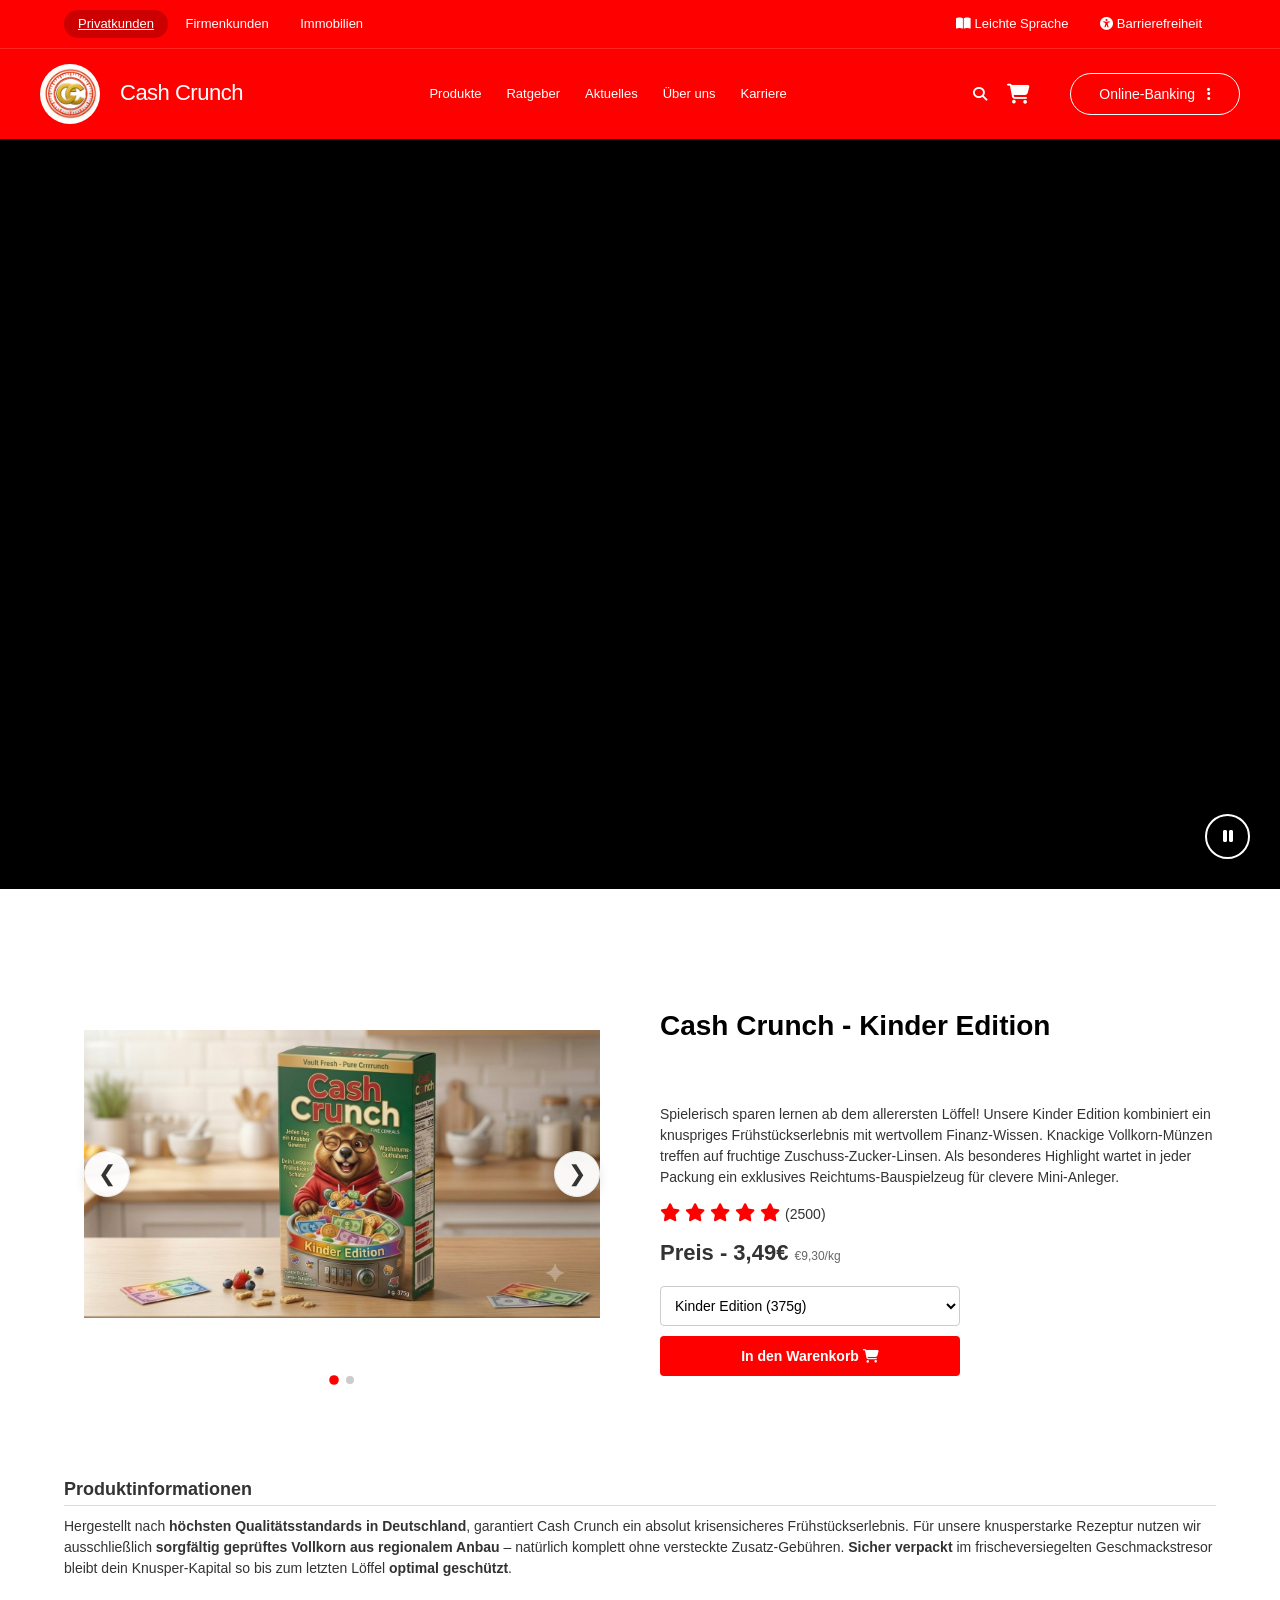
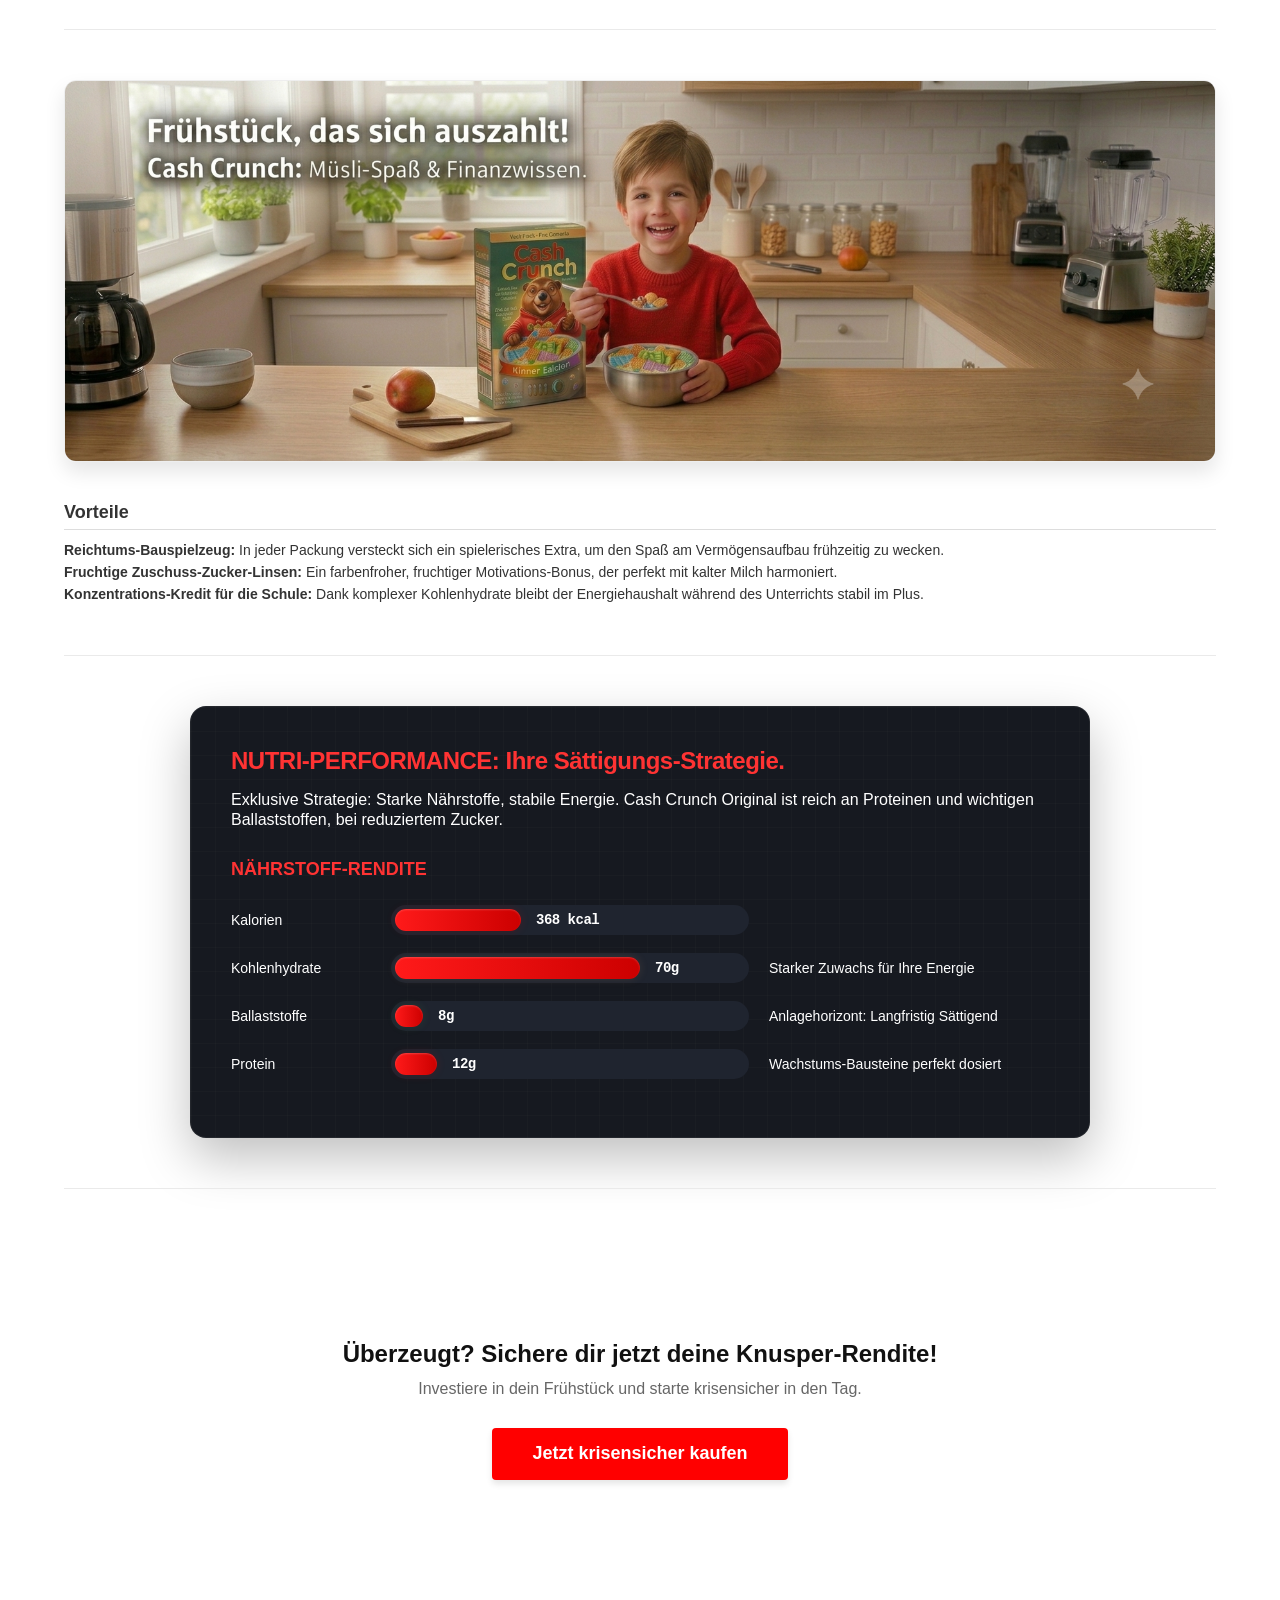
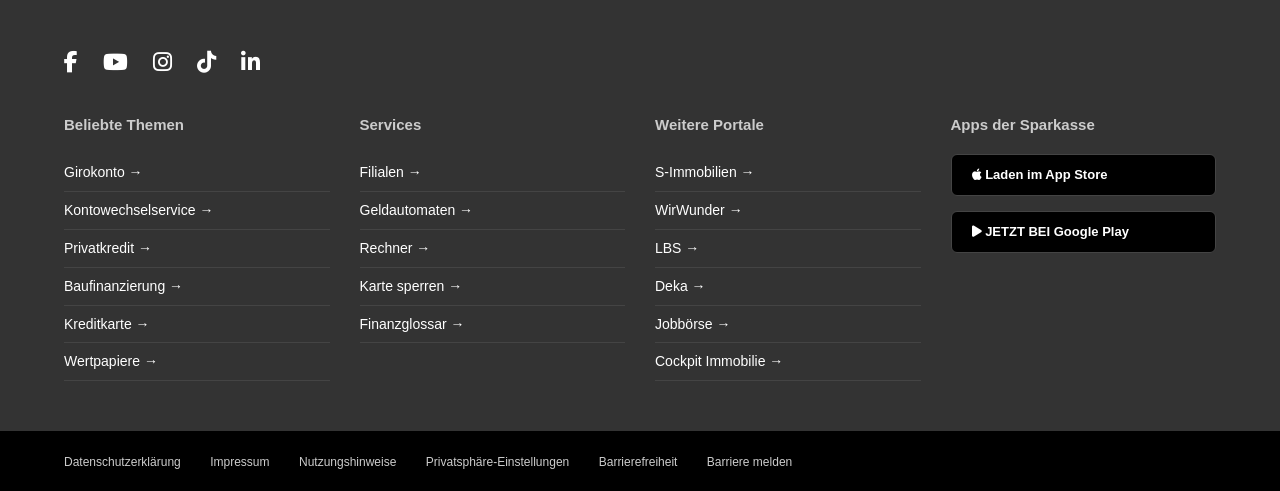
==== produkt-kinder.html @ d0edd4a8 "Erster Commit" ====
<!DOCTYPE html>
<html lang="de">
<head>
    <meta charset="UTF-8">
    <meta name="viewport" content="width=device-width, initial-scale=1.0">
    <title>Cash Crunch - Kinder Edition</title>
    <link class="placeholder" rel="stylesheet" href="style.css?v=1.2">
    <link class="placeholder" rel="stylesheet" href="https://cdnjs.cloudflare.com/ajax/libs/font-awesome/6.4.0/css/all.min.css">
</head>
<body>

    <header class="main-header">
        <div class="header-top">
            <div class="top-left">
                <a href="#" class="active-pill">Privatkunden</a>
                <a href="#">Firmenkunden</a>
                <a href="#">Immobilien</a>
            </div>
            <div class="top-right">
                <a href="#"><i class="fa-solid fa-book-open"></i> Leichte Sprache</a>
                <a href="#"><i class="fa-solid fa-universal-access"></i> Barrierefreiheit</a>
            </div>
        </div>
        
        <div class="header-bottom">
            <a href="index.html" class="logo-wrapper">
                <img src="Bilder/logo.png" alt="Cash Crunch Logo" class="logo-img">
                <span class="brand-name">Cash Crunch</span>
            </a>
        
            <nav class="main-nav">
                <a href="#">Produkte</a>
                <a href="#">Ratgeber</a>
                <a href="#">Aktuelles</a>
                <a href="#">Über uns</a>
                <a href="#">Karriere</a>
            </nav>
            
            <div class="header-actions">
                <button class="search-btn"><i class="fa-solid fa-magnifying-glass"></i></button>
                
                <a href="#" class="cart-btn-header" aria-label="Warenkorb">
                    <i class="fa-solid fa-cart-shopping"></i>
                    <span class="cart-badge" id="cart-badge" style="display: none;">0</span>
                </a>
            
                <button class="banking-btn-rounded">
                    <span>Online-Banking</span> <i class="fa-solid fa-ellipsis-vertical"></i>
                </button>

                <button class="burger-menu-btn" id="burgerMenuBtn" aria-label="Menü öffnen">
                    <span></span>
                    <span></span>
                    <span></span>
                </button>
            </div>
        </div>

        <div class="mobile-menu-overlay" id="mobileMenuOverlay">
            <nav class="mobile-nav-links">
                <a href="#">Produkte</a>
                <a href="#">Ratgeber</a>
                <a href="#">Aktuelles</a>
                <a href="#">Über uns</a>
                <a href="#">Karriere</a>
                
                <button class="banking-btn-mobile">Online-Banking</button>
            </nav>
        </div>
    </header>

    <section class="video-hero-teaser">
        <video autoplay muted loop playsinline id="hero-video">
            <source src="Bilder/Klassisch.mp4" type="video/mp4">
            Ihr Browser unterstützt das Video-Tag nicht.
        </video>
        
        <button class="video-control-btn" id="video-toggle-btn" aria-label="Video pausieren">
            <i class="fa-solid fa-pause"></i>
        </button>
    </section>

    <main class="content-container">
      
        <section class="product-main-info" style="margin-top: 20px;" id="product-selector">
            
            <h1 class="product-main-title">Cash Crunch - Kinder Edition</h1>

            <div class="detail-image-box">
                <button class="carousel-btn prev-btn" aria-label="Vorheriges Bild">&#10094;</button>
                <button class="carousel-btn next-btn" aria-label="Nächstes Bild">&#10095;</button>
                
                <div class="carousel-slides">
                    <img src="Bilder/Verpackung-Kinder.png" class="carousel-slide active" alt="Cash Crunch Produktansicht 1">
                    <img src="Bilder/Gebrauch-Kinder.png" class="carousel-slide" alt="Cash Crunch Nährwerte Ansicht 2">
                </div>
                
                <div class="carousel-dots">
                    <span class="dot active"></span>
                    <span class="dot"></span>
                </div>
            </div>

            <div class="purchase-box">
                <p class="product-description">
                    Spielerisch sparen lernen ab dem allerersten Löffel! Unsere Kinder Edition kombiniert ein knuspriges Frühstückserlebnis mit wertvollem Finanz-Wissen. Knackige Vollkorn-Münzen treffen auf fruchtige Zuschuss-Zucker-Linsen. Als besonderes Highlight wartet in jeder Packung ein exklusives Reichtums-Bauspielzeug für clevere Mini-Anleger.
                </p>
                
                <div class="stars">
                    <i class="fa-solid fa-star"></i>
                    <i class="fa-solid fa-star"></i>
                    <i class="fa-solid fa-star"></i>
                    <i class="fa-solid fa-star"></i>
                    <i class="fa-solid fa-star"></i>
                    <span style="color:#333; font-size:14px;">(2500)</span>
                </div>

                <div class="price">
                    Preis - 3,49€ <span class="price-sub">€9,30/kg</span>
                </div>

                <div class="buy-actions">
                    <select class="dropdown-select" onchange="window.location.href=this.value;">
                        <option value="produkt-klassisch.html">Klassisch (375g)</option>
                        <option value="produkt-sport.html">Fitness Edition (375g)</option>
                        <option value="produkt-kinder.html" selected>Kinder Edition (375g)</option>
                    </select>
                    <button class="btn-red" id="cart-btn">In den Warenkorb <i class="fa-solid fa-cart-shopping"></i></button>
                </div>
            </div>
        </section>

        <section class="info-text-section">
            <h3>Produktinformationen</h3>
            <p>
                Hergestellt nach <strong>höchsten Qualitätsstandards in Deutschland</strong>, garantiert Cash Crunch ein absolut krisensicheres Frühstückserlebnis. Für unsere knusperstarke Rezeptur nutzen wir ausschließlich <strong>sorgfältig geprüftes Vollkorn aus regionalem Anbau</strong> – natürlich komplett ohne versteckte Zusatz-Gebühren. <strong>Sicher verpackt</strong> im frischeversiegelten Geschmackstresor bleibt dein Knusper-Kapital so bis zum letzten Löffel <strong>optimal geschützt</strong>.
            </p>

            <hr class="section-divider-full">

            <img src="Bilder/Werbung-Kinder.png" alt="Kinder Edition Werbung" class="product-middle-image">

            <h3>Vorteile</h3>
            <p><strong>Reichtums-Bauspielzeug:</strong> In jeder Packung versteckt sich ein spielerisches Extra, um den Spaß am Vermögensaufbau frühzeitig zu wecken.</p>
            <p><strong>Fruchtige Zuschuss-Zucker-Linsen:</strong> Ein farbenfroher, fruchtiger Motivations-Bonus, der perfekt mit kalter Milch harmoniert.</p>
            <p><strong>Konzentrations-Kredit für die Schule:</strong> Dank komplexer Kohlenhydrate bleibt der Energiehaushalt während des Unterrichts stabil im Plus.</p>
        </section>

        <hr class="section-divider-full">

        <div class="nutri-performance-container">
            <h2>NUTRI-PERFORMANCE: Ihre Sättigungs-Strategie.</h2>
            <p class="intro-text">
                Exklusive Strategie: Starke Nährstoffe, stabile Energie. Cash Crunch Original ist reich an Proteinen und wichtigen Ballaststoffen, bei reduziertem Zucker.
            </p>
        
            <h3>NÄHRSTOFF-RENDITE</h3>
        
            <div class="chart-row">
                <span class="label">Kalorien</span>
                <div class="bar-wrapper">
                    <div class="bar" style="width: 36%; background-color: #d32f2f;"></div>
                    <span class="percent">368 kcal</span>
                </div>
                <span class="horizon"></span>
            </div>
        
            <div class="chart-row">
                <span class="label">Kohlenhydrate</span>
                <div class="bar-wrapper">
                    <div class="bar" style="width: 70%; background-color: #d32f2f;"></div>
                    <span class="percent">70g</span>
                </div>
                <span class="horizon">Starker Zuwachs für Ihre Energie</span>
            </div>
        
            <div class="chart-row">
                <span class="label">Ballaststoffe</span>
                <div class="bar-wrapper">
                    <div class="bar" style="width: 8%; background-color: #c09d57;"></div>
                    <span class="percent">8g</span>
                </div>
                <span class="horizon">Anlagehorizont: Langfristig Sättigend</span>
            </div>
        
            <div class="chart-row">
                <span class="label">Protein</span>
                <div class="bar-wrapper">
                    <div class="bar" style="width: 12%; background-color: #d32f2f;"></div>
                    <span class="percent">12g</span>
                </div>
                <span class="horizon">Wachstums-Bausteine perfekt dosiert</span>
            </div>
        </div>

        <hr class="section-divider-full">

    </main>

    <div class="final-cta-section">
        <h2>Überzeugt? Sichere dir jetzt deine Knusper-Rendite!</h2>
        <p>Investiere in dein Frühstück und starte krisensicher in den Tag.</p>
        <a href="#product-selector" class="cta-buy-button">Jetzt krisensicher kaufen</a>
    </div>

    <footer class="main-footer">
        <div class="footer-content">
            <div class="social-icons">
                <a href="#"><i class="fa-brands fa-facebook-f"></i></a>
                <a href="#"><i class="fa-brands fa-youtube"></i></a>
                <a href="#"><i class="fa-brands fa-instagram"></i></a>
                <a href="#"><i class="fa-brands fa-tiktok"></i></a>
                <a href="#"><i class="fa-brands fa-linkedin-in"></i></a>
            </div>

            <div class="footer-links-grid">
                <div class="footer-col">
                    <h4>Beliebte Themen</h4>
                    <ul>
                        <li><a href="#">Girokonto &rarr;</a></li>
                        <li><a href="#">Kontowechselservice &rarr;</a></li>
                        <li><a href="#">Privatkredit &rarr;</a></li>
                        <li><a href="#">Baufinanzierung &rarr;</a></li>
                        <li><a href="#">Kreditkarte &rarr;</a></li>
                        <li><a href="#">Wertpapiere &rarr;</a></li>
                    </ul>
                </div>

                <div class="footer-col">
                    <h4>Services</h4>
                    <ul>
                        <li><a href="#">Filialen &rarr;</a></li>
                        <li><a href="#">Geldautomaten &rarr;</a></li>
                        <li><a href="#">Rechner &rarr;</a></li>
                        <li><a href="#">Karte sperren &rarr;</a></li>
                        <li><a href="#">Finanzglossar &rarr;</a></li>
                    </ul>
                </div>

                <div class="footer-col">
                    <h4>Weitere Portale</h4>
                    <ul>
                        <li><a href="#">S-Immobilien &rarr;</a></li>
                        <li><a href="#">WirWunder &rarr;</a></li>
                        <li><a href="#">LBS &rarr;</a></li>
                        <li><a href="#">Deka &rarr;</a></li>
                        <li><a href="#">Jobbörse &rarr;</a></li>
                        <li><a href="#">Cockpit Immobilie &rarr;</a></li>
                    </ul>
                </div>

                <div class="footer-col">
                    <h4>Apps der Sparkasse</h4>
                    <div class="app-buttons">
                        <a href="#" class="app-btn">
                            <i class="fa-brands fa-apple"></i>
                            <span>Laden im App Store</span>
                        </a>
                        <a href="#" class="app-btn">
                            <i class="fa-solid fa-play"></i>
                            <span>JETZT BEI Google Play</span>
                        </a>
                    </div>
                </div>
            </div>
        </div>

        <div class="footer-bottom">
            <div class="footer-bottom-links">
                <a href="#">Datenschutzerklärung</a>
                <a href="#">Impressum</a>
                <a href="#">Nutzungshinweise</a>
                <a href="#">Privatsphäre-Einstellungen</a>
                <a href="#">Barrierefreiheit</a>
                <a href="#">Barriere melden</a>
            </div>
        </div>
    </footer>

    <script src="script.js"></script>
</body>
</html>
---- style.css ----
/* ==========================================================================
   1. GLOBALE RESETS & SCHRIFTARTEN (Cash Crunch Look)
   ========================================================================== */

   html {
    scroll-behavior: smooth; /* Aktiviert das flüssige, animierte Scrollen */
    width: 100%;
    max-width: 100%;
    overflow-x: hidden; /* Verhindert globalen horizontalen Overflow */
}

* {
    margin: 0;
    padding: 0;
    box-sizing: border-box;
    font-family: "Helvetica Neue", Helvetica, Arial, sans-serif;
    -webkit-font-smoothing: antialiased;
}

body {
    background-color: #ffffff;
    color: #333333;
    line-height: 1.2; 
    width: 100%;
    max-width: 100%;
    overflow-x: hidden;
}

h1, h2, h3, h4, h5, h6 {
    line-height: 1.2;
}

/* ==========================================================================
   2. HEADER & NAVIGATION (Absolut unkaputtbar)
   ========================================================================== */
.main-header {
    background-color: #ff0000; 
    color: #ffffff;
    width: 100%;
    display: block;
    position: relative; /* Basis für absolute Positionierungen */
}

/* Oberer Header-Streifen */
.header-top {
    display: flex;
    justify-content: space-between;
    align-items: center;
    padding: 10px 5%;
    border-bottom: 1px solid rgba(255, 255, 255, 0.15);
    font-size: 13px;
}

.header-top a {
    color: #ffffff;
    text-decoration: none;
    padding: 6px 14px;
    display: inline-block;
    font-weight: 410;
}

.header-top a.active-pill {
    background-color: #cc0000; 
    border-radius: 20px; 
    font-weight: 500;
    text-decoration: underline;
}

/* Unterer Header-Bereich */
.header-bottom {
    display: flex !important;
    flex-direction: row !important;
    flex-wrap: nowrap !important;      
    align-items: center !important;
    justify-content: space-between !important;
    padding: 15px 40px; 
    background-color: #ff0000; 
    max-width: 1400px;  
    margin: 0 auto;     
    width: 100%;
}

/* Klickbarer Logo-Text-Verbund */
.logo-wrapper {
    display: flex;
    align-items: center;
    text-decoration: none;
    color: #ffffff;
    gap: 0px; 
    flex-shrink: 0;                     
    transition: transform 0.2s ease;
}

.logo-wrapper:hover {
    transform: scale(1.02);
}

.logo-img {
    height: 60px;
    width: 60px;          
    object-fit: contain;  
    display: block;
    border-radius: 50%;   
    background-color: #ffffff; 
    box-sizing: border-box;
    padding: 2px;         
}

/* Der Markenname */
.brand-name {
    color: #ffffff;
    font-size: 22px;
    font-weight: 500;
    letter-spacing: -0.5px;
    white-space: nowrap;  
    margin-left: 20px !important; 
    padding-left: 0 !important;              
}

/* Hauptnavigation horizontal */
.main-nav {
    display: flex;
    align-items: center; 
    gap: 25px;
    flex-wrap: nowrap;                  
}

.main-nav a {
    color: #ffffff;
    text-decoration: none;
    font-size: 13px;    
    font-weight: 410;
    white-space: nowrap;                
    transition: opacity 0.2s;
}

.main-nav a:hover {
    opacity: 0.8;
}

/* Rechte Aktions-Box */
.header-actions {
    display: flex;
    align-items: center; 
    gap: 20px; 
    flex-shrink: 0;                     
}

.search-btn {
    background: none;
    border: none;
    color: #ffffff;
    font-size: 14px; 
    cursor: pointer;
    display: flex;
    align-items: center;
}

/* Der Online-Banking Button */
.banking-btn-rounded {
    background: transparent; 
    border: 1px solid #ffffff;
    color: #ffffff;
    padding: 12px 28px;      
    border-radius: 50px;     
    cursor: pointer;
    font-size: 14px;         
    font-weight: 410;
    display: flex;
    align-items: center;
    justify-content: center;
    gap: 12px; 
    white-space: nowrap;     
    transition: background-color 0.2s, color 0.2s;
}

.banking-btn-rounded:hover {
    background-color: #ffffff;
    color: #ff0000;
}

/* Burger-Button (Standardmäßig auf Desktop versteckt) */
.burger-menu-btn {
    display: none;
}

/* Mobiles Overlay standardmäßig im Desktop ausblenden */
.mobile-menu-overlay {
    display: none;
}

/* ==========================================================================
   3. HERO TEASER & BANNER
   ========================================================================== */
.hero-section {
    background-color: #e6e6e6;
    height: 750px;
    display: flex;
    align-items: center;
    padding-left: 5%;
}

.hero-card {
    background-color: #ffffff;
    padding: 30px;
    width: 100%;
    max-width: 420px;
    box-shadow: 0 4px 10px rgba(0,0,0,0.1);
    border-radius: 4px;
}

.hero-card h1 {
    font-size: 24px;
    color: #000;
    margin-bottom: 10px;
}

.hero-card p {
    font-size: 14px;
    color: #555;
    margin-bottom: 25px;
}

.btn-red {
    background-color: #ff0000;
    color: white;
    border: none;
    padding: 12px 20px;
    font-size: 14px;
    font-weight: bold;
    border-radius: 4px;
    cursor: pointer;
    display: inline-block;
    transition: background 0.2s;
}

.btn-red:hover {
    background-color: #cc0000;
}

.video-hero-teaser {
    width: 100%;
    height: 750px; 
    background-color: #000000;
    position: relative;
    display: flex;
    align-items: center;
    justify-content: center;
    overflow: hidden;
    flex-shrink: 0; 
}

.video-hero-teaser video {
    position: absolute;
    top: 0;
    left: 0;
    width: 100%;
    height: 100%;
    object-fit: cover; 
}

/* ==========================================================================
   4. INHALTSBEREICH & PRODUKT-GRID
   ========================================================================== */
.content-container {
    padding: 40px 5%;
    width: 100%;
    max-width: 1400px;
    margin: 0 auto;
}

.content-container h2 {
    font-size: 22px;
    margin-bottom: 30px;
    color: #000;
}

.products-grid {
    display: grid;
    grid-template-columns: repeat(3, 1fr);
    gap: 30px;
    margin-bottom: 50px;
}

a.product-link {
    text-decoration: none;
    color: inherit;
}

a.product-link:hover .product-card {
    transform: translateY(-8px);
    box-shadow: 0 20px 40px rgba(0, 0, 0, 0.08);
    border-color: #ff0000;
}

.product-card {
    background: #ffffff;
    border: 1px solid #eef2f5;
    border-radius: 12px;
    padding: 25px;
    box-shadow: 0 10px 30px rgba(0, 0, 0, 0.04);
    transition: all 0.3s cubic-bezier(0.16, 1, 0.3, 1);
}

.product-card h3 {
    font-size: 18px;
    margin: 15px 0 8px 0;
}

.product-card .description {
    font-size: 14px;
    color: #666;
    margin-bottom: 20px;
}

.product-card h4 {
    font-size: 14px;
    margin-bottom: 10px;
}

.product-card ul {
    list-style-type: none;
}

.product-card ul li {
    font-size: 13px;
    color: #333;
    margin-bottom: 8px;
    position: relative;
    padding-left: 18px;
}

.product-card ul li::before {
    content: "•";
    color: #ff0000; 
    position: absolute;
    left: 0;
    font-weight: bold;
}

/* ==========================================================================
   4. INHALTSBEREICH & PRODUKT-GRID (Größere Bilder ohne grauen Kasten)
   ========================================================================== */
   .product-image-placeholder {
    width: 100%;
    height: auto;                     /* Hebt die harte 280px Begrenzung auf */
    min-height: 320px;                /* Sorgt für eine einheitliche Mindesthöhe im Grid */
    background-color: transparent;    /* Killt den grauen Kasten-Hintergrund */
    border: none;                     /* Entfernt den grauen Rahmen um das Bild */
    border-radius: 0;
    display: flex;
    align-items: center;
    justify-content: center;
    padding: 5px;                     /* Weniger Abstand = Mehr Platz für das Bild */
    overflow: hidden;
}

.product-grid-img {
    width: 100%;                      /* Zwingt das Bild, den Platz voll auszunutzen */
    max-width: 100%;
    height: auto;                     /* Verhindert Verzerrungen */
    max-height: 340px;                /* Macht das Bild optisch deutlich größer als vorher */
    object-fit: contain; 
    filter: drop-shadow(3px 5px 8px rgba(0,0,0,0.15)); 
    transition: transform 0.2s ease;
}

a.product-link:hover .product-grid-img {
    transform: scale(1.04);
}

/* ==========================================================================
   5. NEWSLETTER HERO BANNER
   ========================================================================== */
.newsletter-hero {
    position: relative;
    width: 100%;
    max-width: 1200px;
    margin: 50px auto;
    border-radius: 12px;
    overflow: hidden;
    box-shadow: 0 8px 24px rgba(0,0,0,0.15);
}

.newsletter-hero-img {
    width: 100%;
    height: auto;
    display: block;
    object-fit: cover;
}

.newsletter-hero-content {
    position: absolute;
    top: 0;
    left: 0;
    width: 100%;
    height: 100%;
    background: linear-gradient(to right, rgba(0, 0, 0, 0.7) 0%, rgba(0, 0, 0, 0.3) 60%, rgba(0, 0, 0, 0.1) 100%);
    display: flex;
    flex-direction: column;
    justify-content: center;
    align-items: flex-start;
    padding: 60px;
    box-sizing: border-box;
    color: #ffffff;
}

.newsletter-hero-content h2 {
    font-size: 32px;
    font-weight: 700;
    margin: 0 0 10px 0;
    color: #ffffff;
}

.newsletter-hero-content p {
    font-size: 18px;
    margin: 0 0 25px 0;
    color: rgba(255, 255, 255, 0.9);
}

.btn-subscribe {
    display: inline-block;
    background-color: #e30613; 
    color: #ffffff;
    text-decoration: none;
    padding: 14px 28px;
    font-weight: 600;
    border-radius: 6px;
    transition: background 0.2s ease-in-out, transform 0.1s ease;
}

.btn-subscribe:hover {
    background-color: #b5050f;
    transform: translateY(-2px);
}

/* ==========================================================================
   6. DETAILSEITE STYLING & UNIFORMER ZEILENABSTAND
   ========================================================================== */
   .detail-container {
    padding: 40px 5%;
    display: flex;
    flex-direction: column;
    gap: 40px;
    width: 100%;
    max-width: 1400px;
    margin: 0 auto;
}

.back-link {
    color: #ff0000;
    text-decoration: none;
    font-weight: bold;
    display: inline-block;
    margin-bottom: 10px;
}

/* Das Grid ordnet Titel und Kauf-Box sauber in der rechten Spalte an */
.product-main-info {
    display: grid !important;
    grid-template-columns: 1fr 1fr !important;
    grid-template-areas: 
        "image title"
        "image purchase" !important;
    gap: 40px !important;
    align-items: start !important;
    margin-bottom: 80px !important; 
    width: 100% !important;
}

/* Die neue Überschrift wird der oberen rechten Spalte zugewiesen */
.product-main-title {
    grid-area: title;
    font-size: 28px;
    font-weight: bold;
    color: #000;
    margin-top: 60px;
    margin-bottom: -6   0px; /* Verringert den Abstand zur darunterliegenden Kauf-Box */
    line-height: 1.2;
}

/* Das Bild bleibt fest in der linken Spalte verankert */
.detail-image-box {
    grid-area: image;
    position: relative; 
    background: transparent !important; /* Entfernt die graue Box überall */
    height: 450px; 
    display: flex;
    justify-content: center;
    align-items: center;
    border-radius: 0;                   /* Kein abgerundeter Rahmen mehr nötig */
    border: none !important;            /* Entfernt die dünne graue Außenlinie */
    box-shadow: none !important;        /* Entfernt den Schatten der Box */
    padding: 20px;
    overflow: hidden;
}

/* Die Kaufbox mit Beschreibungen und Buttons zieht in die untere rechte Spalte */
.purchase-box {
    grid-area: purchase;
    display: flex;
    flex-direction: column;
}

.carousel-slides {
    width: 100%;
    height: 100%;
    display: flex;
    justify-content: center;
    align-items: center;
}

.detail-image-box img.carousel-slide {
    display: none; 
    max-width: 100%;
    max-height: 100%;
    width: auto;
    height: auto;
    object-fit: contain; 
    margin: 0 auto;
}

.detail-image-box img.carousel-slide.active {
    display: block; 
}

.carousel-btn {
    position: absolute;
    top: 50%;
    transform: translateY(-50%);
    background: rgba(255, 255, 255, 0.95);
    border: 1px solid #eaeaea;
    color: #333333;
    font-size: 22px;
    width: 46px;
    height: 46px;
    cursor: pointer;
    border-radius: 50%;
    display: flex;
    align-items: center;
    justify-content: center;
    z-index: 10; 
    transition: all 0.2s cubic-bezier(0.16, 1, 0.3, 1);
    box-shadow: 0 4px 12px rgba(0,0,0,0.1);
}

.carousel-btn:hover {
    background-color: #ff0000; 
    color: #ffffff;
    border-color: #ff0000;
    transform: translateY(-50%) scale(1.05);
}

.prev-btn { left: 20px; }
.next-btn { right: 20px; }

.carousel-dots {
    position: absolute;
    bottom: 15px;
    left: 50%;
    transform: translateX(-50%);
    display: flex;
    gap: 8px;
    z-index: 10;
}

.dot {
    width: 8px;
    height: 8px;
    background-color: #cccccc;
    border-radius: 50%;
    cursor: pointer;
    transition: all 0.2s ease;
}

.dot:hover {
    background-color: #999999;
}

.dot.active {
    background-color: #ff0000;
    transform: scale(1.2);
}

/* Kauf-Box Detail-Stylings */
.purchase-box .stars { color: #ff0000; font-size: 18px; margin-bottom: 15px; }
.purchase-box .price { font-size: 22px; font-weight: bold; margin-bottom: 20px; }
.purchase-box .price-sub { font-size: 12px; color: #666; font-weight: normal; }

.buy-actions {
    display: flex;
    flex-direction: column;
    gap: 10px;
    width: 100%;
    max-width: 300px;
}

.dropdown-select {
    padding: 10px;
    border: 1px solid #ccc;
    background-color: #fff;
    border-radius: 4px;
    font-size: 14px;
    width: 100%;
}

.info-text-section h3 { 
    font-size: 18px; 
    margin: 25px 0 10px 0; 
    border-bottom: 1px solid #ddd; 
    padding-bottom: 5px; 
}

.info-text-section p {
    font-size: 14px;
    line-height: 1.5 !important;     
    color: #333; 
    margin-bottom: 1px !important;   
}

.info-text-section p:last-child {
    margin-bottom: 0 !important;
}

.purchase-box p,
.info-text-section p { 
    font-size: 14px; 
    line-height: 1.5;      
    color: #333; 
    margin-bottom: 15px;
}

.product-middle-image {
    display: block;
    margin: 40px auto;
    width: 100%;          
    max-width: 1200px;    
    height: auto;
    border-radius: 12px;
    box-shadow: 0 10px 20px rgba(0,0,0,0.1);
    border: 1px solid #eee;
}

.graphic-section {
    width: 100%;
    margin-top: 30px;
}

.graphic-image-container {
    width: 100%;
    background-color: transparent; 
    padding: 0;                    
    text-align: center;
}

.graphic-image-container img {
    width: 100%;                   
    max-width: 1200px;             
    height: auto;
    display: block;
    margin: 0 auto;
    border-radius: 8px;            
}

/* ==========================================================================
   6b. NUTRI-PERFORMANCE
   ========================================================================== */
.nutri-performance-container {
    background-color: #161920; 
    background-image: 
        linear-gradient(rgba(255, 255, 255, 0.015) 1px, transparent 1px),
        linear-gradient(90deg, rgba(255, 255, 255, 0.015) 1px, transparent 1px);
    background-size: 24px 24px; 
    padding: 40px;
    border: 1px solid rgba(255, 255, 255, 0.06); 
    border-radius: 16px;
    max-width: 900px;
    margin: 40px auto;
    box-shadow: 0 20px 50px rgba(0, 0, 0, 0.25);
    width: 100%;
}

.nutri-performance-container h2 { 
    color: #ff3333; 
    font-size: 24px; 
    margin-bottom: 15px; 
    letter-spacing: -0.5px;
}

.nutri-performance-container h3 { 
    font-size: 18px; 
    margin-bottom: 25px; 
    color: #ff3333; 
}

.nutri-performance-container p { 
    color: #ffffff !important; 
    margin-bottom: 30px !important; 
}

.chart-row { 
    display: grid; 
    grid-template-columns: 140px 1fr 280px; 
    align-items: center; 
    margin-bottom: 18px; 
    gap: 20px; 
    color: #ffffff; 
    font-size: 14px;
    width: 100%;
}

.bar-wrapper { 
    display: flex; 
    align-items: center; 
    gap: 15px; 
    background-color: #1f242f; 
    border-radius: 30px;
    padding: 4px;
    width: 100%;
}

.bar { 
    height: 22px; 
    border-radius: 30px; 
    background: linear-gradient(90deg, #ff1a1a, #cc0000); 
    box-shadow: inset 0 1px 2px rgba(255, 255, 255, 0.2), 0 0 10px rgba(255, 0, 0, 0.15);
}

.chart-row:nth-child(5) .bar { 
    background: linear-gradient(90deg, #ff1a1a, #cc0000); 
    box-shadow: inset 0 1px 2px rgba(255, 255, 255, 0.2), 0 0 10px rgba(212, 163, 115, 0.15);
}

.chart-row:nth-child(6) .bar { 
    background: linear-gradient(90deg, #ff1a1a, #cc0000); 
    box-shadow: inset 0 1px 2px rgba(255, 255, 255, 0.2), 0 0 10px rgba(76, 175, 80, 0.15);
}

.percent { 
    font-family: "SF Mono", Monaco, Consolas, "Liberation Mono", monospace;
    font-weight: 600; 
    color: #ffffff; 
    font-size: 14px;
    letter-spacing: -0.5px;
}

.horizon { 
    font-size: 14px; 
    color: #ffffff; 
}

/* ==========================================================================
   7. FINAL CALL-TO-ACTION SECTION
   ========================================================================== */
.final-cta-section {
    text-align: center;
    padding: 60px 20px;
    background-color: #ffffff; 
    margin-top: 1px;
    width: 100%;
}

.final-cta-section h2 {
    font-size: 24px;
    color: #111111;
    margin-bottom: 10px;
    font-weight: 700;
}

.final-cta-section p {
    font-size: 16px;
    color: #666666;
    margin-bottom: 30px;
}

.cta-buy-button {
    display: inline-block;
    background-color: #ff0000 !important; 
    color: #ffffff !important;
    font-size: 18px;
    font-weight: bold;
    text-decoration: none !important;
    padding: 15px 40px;
    border-radius: 4px; 
    box-shadow: 0 4px 6px rgba(0, 0, 0, 0.1);
    transition: background-color 0.2s ease, transform 0.2s ease;
}

.cta-buy-button:hover {
    background-color: #cc0000 !important;
    transform: translateY(-2px); 
}

/* ==========================================================================
   8. PROFI-FOOTER
   ========================================================================== */
.main-footer {
    background-color: #333333; 
    color: #ffffff;
    padding: 50px 5% 0 5%;
    margin-top: 60px;
    width: 100%;
    overflow: hidden;
}

.footer-content {
    max-width: 1200px;
    margin: 0 auto;
    width: 100%;
}

.social-icons {
    display: flex;
    gap: 25px;
    margin-bottom: 40px;
}

.social-icons a {
    color: #ffffff;
    text-decoration: none;
    font-size: 22px;
    transition: opacity 0.2s;
}

/* Umbau auf Flexbox zur Vermeidung von table-collapse Overflows */
.footer-links-grid {
    display: flex;
    justify-content: space-between;
    width: 100%;
    gap: 30px;
    margin-left: 0;
}

.footer-col {
    flex: 1;
}

.footer-col h4 {
    font-size: 15px;
    font-weight: bold;
    color: #cccccc;
    margin-bottom: 20px;
}

.footer-col ul li {
    border-bottom: 1px solid #444444; 
    padding: 10px 0;
}

.footer-col ul li a {
    color: #ffffff;
    text-decoration: none;
    font-size: 14px;
    display: flex;
    justify-content: space-between; 
    align-items: center;
}

.footer-col ul li a:hover { color: #ff0000; }
.app-buttons { display: block; }
.app-btn {
    background-color: #000000; 
    color: #ffffff;
    text-decoration: none;
    padding: 12px 20px;
    border-radius: 6px;
    font-size: 13px;
    font-weight: bold;
    display: block;
    margin-bottom: 15px;
    border: 1px solid #444444;
}

.footer-bottom {
    background-color: #000000; 
    margin: 50px -5.6% 0 -5.6%; /* Korrigierter Einzug passend zum neuen Padding */
    padding: 20px 5.6%;
}

.footer-bottom-links a {
    color: #cccccc;
    text-decoration: none;
    font-size: 12px;
    margin-right: 25px;
    display: inline-block;
    line-height: 1.5; 
}

.cart-btn-header {
    position: relative;
    background: none;
    border: none;
    color: #ffffff;
    font-size: 20px;
    cursor: pointer;
    margin-right: 20px;
    display: flex;
    align-items: center;
    text-decoration: none;
}

.cart-badge {
    position: absolute;
    top: -7px;
    right: -10px;
    background-color: #cc0000; 
    color: white;
    font-size: 11px;
    font-weight: bold;
    border-radius: 50%;
    padding: 2px 6px;
    min-width: 12px;
    text-align: center;
    transition: transform 0.15s ease-in-out;
}

.video-control-btn {
    position: absolute;
    bottom: 30px; 
    right: 30px;  
    background: rgba(0, 0, 0, 0.5); 
    color: #fff;
    border: 2px solid #fff;
    border-radius: 50%;
    width: 45px;
    height: 45px;
    display: flex;
    align-items: center;
    justify-content: center;
    font-size: 16px;
    cursor: pointer;
    transition: all 0.2s ease-in-out;
    z-index: 10; 
}

.video-control-btn:hover {
    background-color: #ff0000; 
    border-color: #ff0000;
    transform: scale(1.1); 
}

.footer-col ul {
    list-style: none; 
    padding: 0;       
    margin: 0;
}

/* ==========================================================================
   9. GEFIXTE TRENNLINIEN
   ========================================================================== */
.section-divider {
    border: none;
    height: 1px;
    background-color: #eaeaea;
    margin: 40px 0;
    width: 100%;
}

.section-divider1 {
    border: none;
    height: 1px;
    background-color: #eaeaea;
    margin: 5px auto; 
    width: 80%;
}

.section-divider2 {
    border: none;
    height: 1px;
    background-color: #eaeaea;
    margin: 40px auto;
    width: 100%;
}

.section-divider-full {
    border: none;
    height: 1px;
    background-color: #eaeaea;
    margin: 50px 0;                
    width: 100%;
}

/* ==========================================================================
   10. COMPLETE RESPONSIVE FIX (Header, Charts, Kaufbereich & Footer)
   ========================================================================== */
   @media (max-width: 768px) {

    /* --- 1. GLOBALE ANPASSUNGEN --- */
    html, body {
        width: 100% !important;
        max-width: 100% !important;
        overflow-x: hidden !important;
    }

    .content-container, .detail-container {
        padding: 20px 15px !important;
        width: 100% !important;
        box-sizing: border-box !important;
    }

    /* --- 2. HEADER TOP-BAR --- */
    .header-top {
        display: none !important; 
    }

    /* --- 3. HEADER MAIN-BAR (Radikal aufgeräumt für Mobile) --- */
    .header-bottom {
        display: flex !important;
        flex-direction: row !important;
        justify-content: space-between !important;
        align-items: center !important;
        padding: 0 15px !important;
        height: 60px !important; 
        background-color: #ff0000 !important;
        position: relative !important;
        width: 100% !important;
        box-sizing: border-box !important;
    }

    .logo-wrapper {
        display: flex !important;
        align-items: center !important;
        flex-shrink: 0 !important;
    }

    .logo-img {
        height: 40px !important; 
        width: 40px !important;
        border-radius: 50% !important;
        background-color: #ffffff !important;
        padding: 2px !important;
        object-fit: contain !important;
    }

    /* Blendet den Namen "Cash Crunch" im Header komplett aus */
    .brand-name {
        display: none !important;
    }

    .main-nav {
        display: none !important;
    }

    /* Rechte Aktionsbox: Perfekte Abstände für Suche, Warenkorb und Burger-Icon */
    .header-actions {
        display: flex !important;
        flex-direction: row !important;
        align-items: center !important;
        gap: 18px !important; 
        flex-shrink: 0 !important;
    }

    .search-btn, .cart-btn-header {
        margin: 0 !important;
        padding: 5px !important;
        font-size: 20px !important; 
        color: #ffffff !important;
    }

    /* Komplettes Ausblenden des Online-Banking-Buttons im Header */
    .banking-btn-rounded {
        display: none !important;
    }

    .cart-badge {
        top: -3px !important;
        right: -6px !important;
        font-size: 10px !important;
        padding: 2px 5px !important;
    }

    /* Burger Menü Button wird rechts bündig fixiert */
    .burger-menu-btn {
        display: flex !important; 
        flex-direction: column !important;
        justify-content: space-between !important;
        width: 22px !important;
        height: 16px !important;
        background: none !important;
        border: none !important;
        cursor: pointer !important;
        padding: 0 !important;
        margin-left: 2px !important;
    }

    .burger-menu-btn span {
        display: block !important;
        width: 100% !important;
        height: 2px !important;
        background-color: #ffffff !important;
        border-radius: 2px !important;
    }

    /* --- 4. NÄHRSTOFF-RENDITE FIX --- */
    .nutri-performance-container {
        padding: 30px 15px !important;
        margin: 30px 0 !important;
        box-sizing: border-box !important;
    }

    .chart-row, .rendite-row, [class*="chart-row"] {
        display: flex !important;
        flex-direction: column !important; 
        align-items: flex-start !important;
        width: 100% !important;
        gap: 6px !important;
        padding: 12px 0 !important;
        border-bottom: 1px solid rgba(255, 255, 255, 0.15) !important;
    }

    .chart-row > div, .chart-row > span, .chart-cell {
        width: 100% !important;
        max-width: 100% !important;
        text-align: left !important;
        margin: 0 !important;
        white-space: normal !important; 
    }

    .bar-wrapper {
        width: 100% !important;
        margin-top: 4px !important;
    }

    .video-hero-teaser {
        width: 100%;
        height: 250px;          
        min-height: 250px;
        overflow: hidden;
        position: relative;
        background-color: #000; 
    }

    /* --- 5b. NEWSLETTER HERO MOBIL FALLBACK --- */
    .newsletter-hero {
        display: flex !important;
        flex-direction: column !important;
        border-radius: 12px !important;
        width: 100% !important;
    }
    .newsletter-hero-content {
        position: relative !important;
        background: #1c1c1e !important; 
        padding: 30px 20px !important;
        align-items: center !important;
        text-align: center !important;
        height: auto !important;
        width: 100% !important;
    }
    .newsletter-hero-content h2 { font-size: 24px !important; }
    .newsletter-hero-content p { font-size: 15px !important; }
    .btn-subscribe { width: 100% !important; text-align: center !important; }

    /* --- 6. CALL TO ACTION SECTION MOBIL --- */
    .final-cta-section {
        padding: 40px 15px !important;
        width: 100% !important;
        box-sizing: border-box !important;
    }
    .final-cta-section h2 {
        font-size: 20px !important;
    }
    .cta-buy-button {
        width: 100% !important;
        max-width: 100% !important;
        padding: 14px 20px !important;
        font-size: 16px !important;
    }

    /* --- 7. FOOTER --- */
    .main-footer { 
        padding: 40px 15px 0 15px !important; 
        width: 100% !important;
        box-sizing: border-box !important;
    }
    .footer-content { 
        display: flex !important; 
        flex-direction: column !important; 
        align-items: center !important; 
    }
    .footer-links-grid { 
        display: flex !important; 
        flex-direction: column !important; 
        width: 100% !important; 
        gap: 35px !important; 
        margin-top: 30px !important; 
    }
    .footer-col { 
        width: 100% !important; 
        max-width: 100% !important; 
        text-align: center !important; 
    }
    .footer-col ul { 
        display: flex !important; 
        flex-direction: column !important; 
        align-items: center !important; 
        padding: 0 !important; 
    }
    .footer-col ul li { 
        width: 100% !important; 
        margin-bottom: 12px !important; 
        padding: 0 !important; 
    }
    .app-buttons { 
        display: flex !important; 
        flex-direction: column !important; 
        align-items: center !important; 
        gap: 15px !important; 
    }
    .app-btn { 
        width: 200px !important; 
        justify-content: center !important; 
    }
    .footer-bottom {
        margin: 40px -15px 0 -15px !important;
        padding: 20px 15px !important;
    }
    .footer-bottom-links { 
        display: flex !important; 
        flex-direction: column !important; 
        align-items: center !important; 
        gap: 12px !important; 
        text-align: center !important; 
    }

    /* --- 8. KAUFBEREICH & PRODUKT-INFO FIX (Stapelung & Reihenfolge) --- */
    .product-main-info {
        display: flex !important;
        flex-direction: column !important; 
        grid-template-areas: none !important; 
        grid-template-columns: none !important;
        width: 100% !important;
        max-width: 100% !important;
        gap: 15px !important;
        height: auto !important;
        box-sizing: border-box !important;
    }

    /* Mobil: 1. Der Titel steht ganz oben */
    .product-main-title {
        order: 1 !important;
        font-size: 26px !important;
        margin-top: 10px !important;
        margin-bottom: 15px !important;
        text-align: left !important;
        width: 100% !important;
    }

    /* Mobil: 2. Das Bild folgt direkt darunter */
    .detail-image-box {
        width: 100% !important;
        max-width: 100% !important;
        height: auto !important; /* Killt die 450px aus dem Desktop-CSS */
        min-height: unset !important;
        flex: none !important;
        box-sizing: border-box !important;
        text-align: center !important;
        padding: 0px !important;
        order: 2 !important; 
        margin-bottom: 15px !important;
        background: transparent !important;
        border: none !important;
        box-shadow: none !important;
    }

    .detail-image-box .carousel-slides {
        height: auto !important;
    }

    .detail-image-box img.carousel-slide {
        width: 100% !important;
        max-width: 100% !important;
        height: auto !important;
        max-height: 380px !important; 
        object-fit: contain !important;
        margin: 0 auto !important;
    }

    /* Mobil: 3. Beschreibung, Preis und Buttons rutschen unter das Bild */
    .purchase-box {
        display: flex !important;
        flex-direction: column !important;
        width: 100% !important;
        max-width: 100% !important;
        flex: none !important;
        padding: 0 !important;
        box-sizing: border-box !important;
        order: 3 !important; 
    }

    .purchase-box p {
        font-size: 14px !important;
        line-height: 1.5 !important;
        margin-bottom: 15px !important;
    }

    .purchase-box .stars {
        margin-bottom: 15px !important;
    }

    .purchase-box .price {
        font-size: 22px !important;
        font-weight: bold !important;
        margin-bottom: 20px !important;
    }

    .purchase-box .btn, .purchase-box .btn-red, .purchase-box button, .purchase-box input, .purchase-box .buy-actions, .purchase-box .dropdown-select {
        width: 100% !important;
        max-width: 100% !important;
        box-sizing: border-box !important;
    }

    /* --- 9. TEXTE & PRODUKTINFORMATIONEN --- */
    .info-text-section {
        width: 100% !important;
        max-width: 100% !important;
        padding: 10px 0 !important;
        box-sizing: border-box !important;
        display: block !important;
    }

    .purchase-box p,
    .info-text-section p, 
    .info-text-section li {
        width: 100% !important;
        max-width: 100% !important;
        white-space: normal !important; 
        word-wrap: break-word !important; 
        font-size: 14px !important; 
        line-height: 1.4 !important; 
    }

    /* FIX: Zwingt das mittlere Werbebanner in die Knie ohne Verzerrung */
    img.product-middle-image {
        display: block !important;
        width: calc(100% + 30px) !important; /* Holt sich die 15px Padding links und rechts zurück */
        max-width: calc(100% + 30px) !important;
        height: auto !important; /* Verhindert das Quetschen der Höhe */
        min-height: unset !important;
        max-height: unset !important;
        margin-left: -15px !important; /* Schiebt das Bild exakt an den linken Displayrand */
        margin-right: -15px !important; /* Schiebt das Bild exakt an den rechten Displayrand */
        object-fit: contain !important; /* Behält das Seitenverhältnis unter allen Umständen bei */
        border-radius: 0px !important; 
        box-shadow: none !important;
        border: none !important;
        margin-top: 30px !important;
        margin-bottom: 30px !important;
    }

    /* --- 10. STARTSEITE: GRID COPIES --- */
    .product-grid, .products-grid, [class*="grid"] {
        display: flex !important;
        flex-direction: column !important; 
        align-items: center !important;
        width: 100% !important;
        gap: 30px !important; 
        padding: 20px 0 !important;
    }

    .product-card {
        width: 100% !important;
        max-width: 340px !important; 
        height: auto !important; 
        margin: 0 auto !important;
        padding: 20px !important;
        box-sizing: border-box !important;
    }

    /* --- 11. SCHWEBENDES MENÜ OVERLAY (Absolut ruckelfreier App-Vorhang) --- */
    .mobile-menu-overlay {
        position: fixed; 
        top: 60px; 
        left: -100%; 
        width: 100%;
        height: calc(100vh - 60px); 
        background-color: #ff0000; 
        transition: left 0.3s cubic-bezier(0.16, 1, 0.3, 1);
        z-index: 999; 
        padding: 30px 20px;
        box-sizing: border-box;
        display: block !important; 
    }

    .mobile-menu-overlay.is-active {
        left: 0; 
    }

    .mobile-nav-links {
        display: flex;
        flex-direction: column;
        gap: 25px;
        align-items: center;
    }

    .mobile-nav-links a {
        color: #ffffff;
        text-decoration: none;
        font-size: 20px;
        font-weight: 500;
        width: 100%;
        text-align: center;
        padding: 10px 0;
        border-bottom: 1px solid rgba(255, 255, 255, 0.1);
    }

    .banking-btn-mobile {
        background-color: #ffffff;
        color: #ff0000;
        border: none;
        padding: 15px 35px;
        border-radius: 50px;
        font-size: 16px;
        font-weight: 600;
        cursor: pointer;
        width: 100%;
        max-width: 280px;
        margin-top: 15px;
        box-shadow: 0 4px 10px rgba(0,0,0,0.1);
        transition: transform 0.1s ease;
    }

    .banking-btn-mobile:active {
        transform: scale(0.98);
    }

    .burger-menu-btn.is-active span:nth-child(1) {
        transform: translateY(7px) rotate(45deg);
    }
    .burger-menu-btn.is-active span:nth-child(2) {
        opacity: 0;
    }
    .burger-menu-btn.is-active span:nth-child(3) {
        transform: translateY(-7px) rotate(-45deg);
    }
    .burger-menu-btn span {
        transition: all 0.25s ease-in-out; 
    }

    /* --- NUTRI-PERFORMANCE FULL WIDTH FIX --- */
    .nutri-performance-container {
        width: auto !important;
        margin-left: -5.6% !important; 
        margin-right: -5.6% !important;
        border-radius: 0 !important; 
        border-left: none !important;
        border-right: none !important;
        padding: 30px 20px !important; 
        box-sizing: border-box !important;
    }

    .chart-row {
        grid-template-columns: 1fr !important; 
        gap: 8px !important;
        margin-bottom: 25px !important;
    }

    .horizon {
        font-size: 12px !important;
        opacity: 0.8;
    }

    .carousel-btn {
        display: none !important;
    }

    /* Mobil-Fix für das Produkt-Grid */
    .product-image-placeholder {
        min-height: unset !important;  /* Mobil brauchen wir keine riesige Mindesthöhe */
        height: auto !important;
        background-color: transparent !important;
        border: none !important;
        padding: 0 !important;
    }

    .product-grid-img {
        width: 100% !important;
        height: auto !important;
        max-height: 260px !important;  /* Perfekte, harmonische Größe für mobile Displays */
    }
}
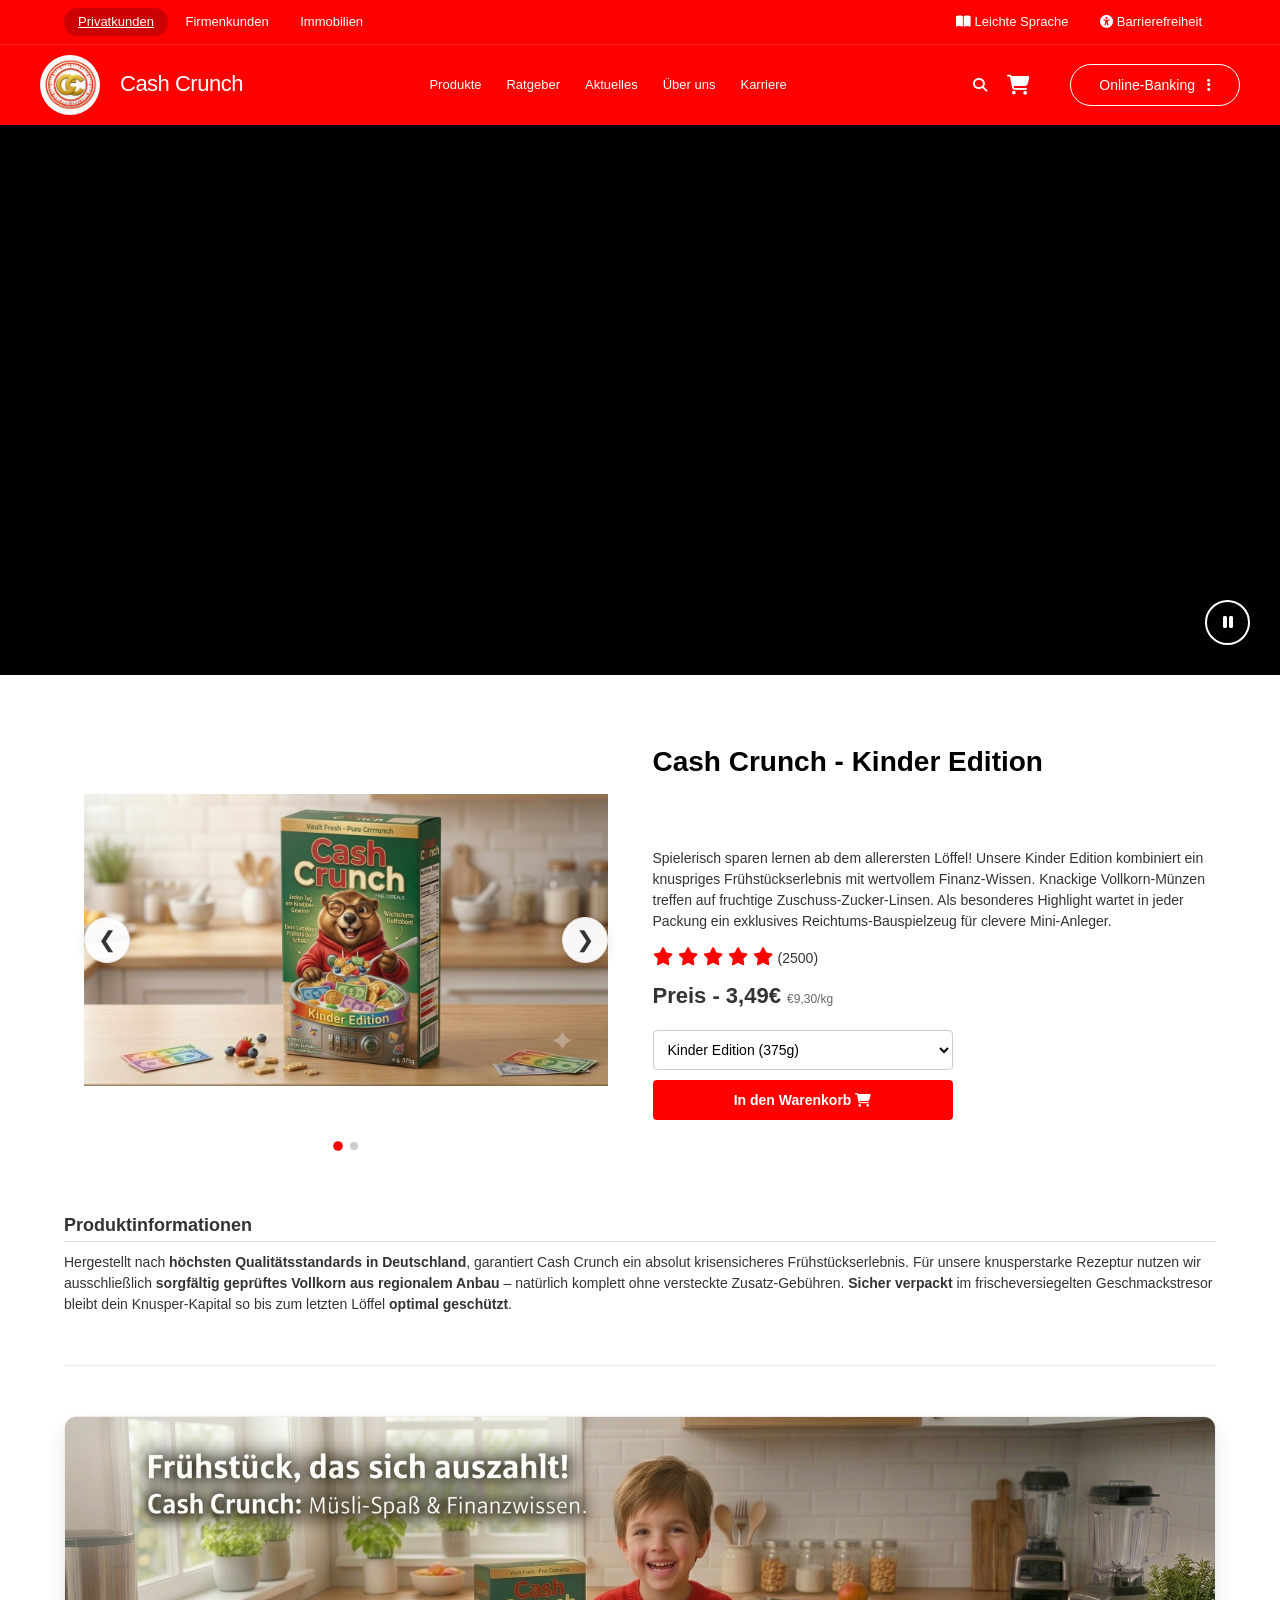
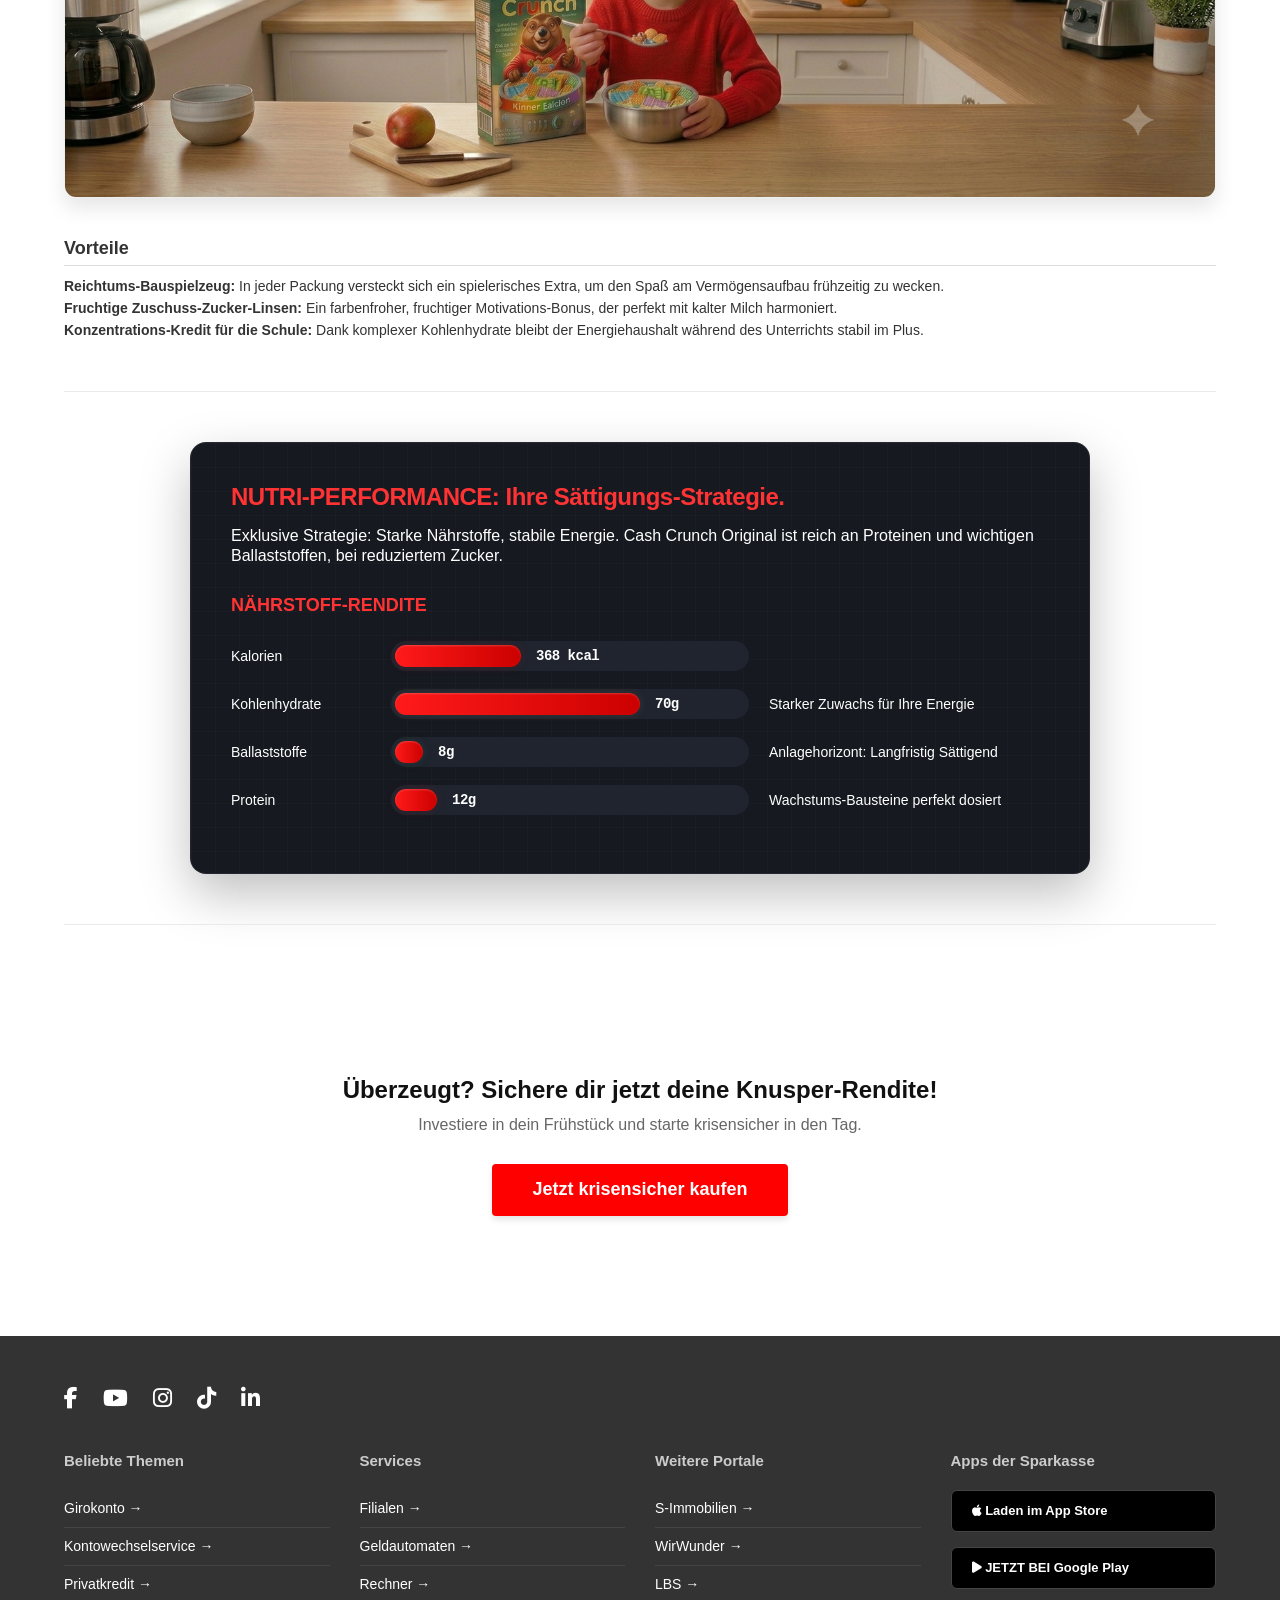
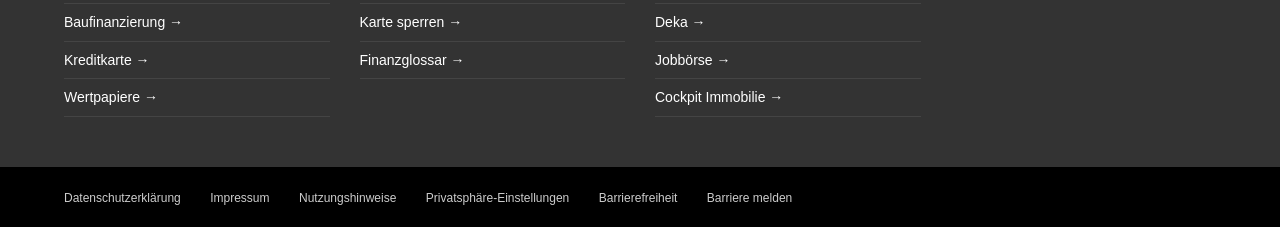
==== commit b5d028a1: "." ====
--- a/produkt-kinder.html
+++ b/produkt-kinder.html
@@ -58,6 +58,12 @@
 
         <div class="mobile-menu-overlay" id="mobileMenuOverlay">
             <nav class="mobile-nav-links">
+                <a href="#" class="active-pill">Privatkunden</a>
+                <a href="#">Firmenkunden</a>
+                <a href="#">Immobilien</a>
+                
+                <hr class="mobile-menu-divider" style="border: none; border-top: 1px solid rgba(255, 255, 255, 0.2); margin: 15px 0; width: 100%;">
+                
                 <a href="#">Produkte</a>
                 <a href="#">Ratgeber</a>
                 <a href="#">Aktuelles</a>
@@ -71,7 +77,7 @@
 
     <section class="video-hero-teaser">
         <video autoplay muted loop playsinline id="hero-video">
-            <source src="Bilder/Klassisch.mp4" type="video/mp4">
+            <source src="Bilder/Kinder.mp4" type="video/mp4">
             Ihr Browser unterstützt das Video-Tag nicht.
         </video>
         
@@ -138,7 +144,9 @@
 
             <hr class="section-divider-full">
 
-            <img src="Bilder/Werbung-Kinder.png" alt="Kinder Edition Werbung" class="product-middle-image">
+            <img src="Bilder/Werbung-Kinder.png" alt="Kinder Edition Werbung" class="product-middle-image desktop-only-img">
+
+            <img src="Bilder/Werbung-Kinder-mobile.png" alt="Kinder Edition Werbung mobile" class="product-middle-image mobile-only-img">
 
             <h3>Vorteile</h3>
             <p><strong>Reichtums-Bauspielzeug:</strong> In jeder Packung versteckt sich ein spielerisches Extra, um den Spaß am Vermögensaufbau frühzeitig zu wecken.</p>
--- a/style.css
+++ b/style.css
@@ -46,7 +46,7 @@
     display: flex;
     justify-content: space-between;
     align-items: center;
-    padding: 10px 5%;
+    padding: 8px 5%;
     border-bottom: 1px solid rgba(255, 255, 255, 0.15);
     font-size: 13px;
 }
@@ -73,7 +73,7 @@
     flex-wrap: nowrap !important;      
     align-items: center !important;
     justify-content: space-between !important;
-    padding: 15px 40px; 
+    padding: 10px 40px; 
     background-color: #ff0000; 
     max-width: 1400px;  
     margin: 0 auto;     
@@ -240,7 +240,7 @@
 
 .video-hero-teaser {
     width: 100%;
-    height: 750px; 
+    height: 550px; 
     background-color: #000000;
     position: relative;
     display: flex;
@@ -462,9 +462,10 @@
     grid-template-areas: 
         "image title"
         "image purchase" !important;
-    gap: 40px !important;
+    gap: 25px !important;       /* Abstand zwischen linker und rechter Spalte verringert */
     align-items: start !important;
-    margin-bottom: 80px !important; 
+    margin-top: 0px !important;  /* HIER: Verringert den Abstand nach oben zum Video-Teaser */
+    margin-bottom: 50px !important; 
     width: 100% !important;
 }
 
@@ -474,8 +475,8 @@
     font-size: 28px;
     font-weight: bold;
     color: #000;
-    margin-top: 60px;
-    margin-bottom: -6   0px; /* Verringert den Abstand zur darunterliegenden Kauf-Box */
+    margin-top: 30px;          /* HIER: Startet jetzt direkt oben bündig mit dem Bild */
+    margin-bottom: 0px;        /* HIER: Kleiner, sauberer Abstand zur darunterliegenden Kauf-Box */
     line-height: 1.2;
 }
 
@@ -980,6 +981,15 @@
     width: 100%;
 }
 
+body.no-scroll {
+    overflow: hidden !important;
+}
+
+/* Gehört in den allgemeinen Desktop-Teil deiner CSS-Datei */
+.mobile-only-img {
+    display: none;
+}
+
 /* ==========================================================================
    10. COMPLETE RESPONSIVE FIX (Header, Charts, Kaufbereich & Footer)
    ========================================================================== */
@@ -1249,7 +1259,7 @@
     .detail-image-box {
         width: 100% !important;
         max-width: 100% !important;
-        height: auto !important; /* Killt die 450px aus dem Desktop-CSS */
+        height: auto !important; 
         min-height: unset !important;
         flex: none !important;
         box-sizing: border-box !important;
@@ -1284,7 +1294,6 @@
         flex: none !important;
         padding: 0 !important;
         box-sizing: border-box !important;
-        order: 3 !important; 
     }
 
     .purchase-box p {
@@ -1329,17 +1338,21 @@
         line-height: 1.4 !important; 
     }
 
-    /* FIX: Zwingt das mittlere Werbebanner in die Knie ohne Verzerrung */
-    img.product-middle-image {
+    /* FIX: Tauscht das Werbebanner im mobilen Viewport aus und verhindert Verzerrung */
+    .desktop-only-img {
+        display: none !important;
+    }
+
+    img.product-middle-image.mobile-only-img {
         display: block !important;
-        width: calc(100% + 30px) !important; /* Holt sich die 15px Padding links und rechts zurück */
+        width: calc(100% + 30px) !important; 
         max-width: calc(100% + 30px) !important;
-        height: auto !important; /* Verhindert das Quetschen der Höhe */
+        height: auto !important; 
         min-height: unset !important;
         max-height: unset !important;
-        margin-left: -15px !important; /* Schiebt das Bild exakt an den linken Displayrand */
-        margin-right: -15px !important; /* Schiebt das Bild exakt an den rechten Displayrand */
-        object-fit: contain !important; /* Behält das Seitenverhältnis unter allen Umständen bei */
+        margin-left: -15px !important; 
+        margin-right: -15px !important; 
+        object-fit: cover !important; 
         border-radius: 0px !important; 
         box-shadow: none !important;
         border: none !important;
@@ -1379,6 +1392,7 @@
         padding: 30px 20px;
         box-sizing: border-box;
         display: block !important; 
+        overflow-y: auto !important;
     }
 
     .mobile-menu-overlay.is-active {
@@ -1395,12 +1409,30 @@
     .mobile-nav-links a {
         color: #ffffff;
         text-decoration: none;
-        font-size: 20px;
+        font-size: 24px; 
         font-weight: 500;
         width: 100%;
         text-align: center;
-        padding: 10px 0;
-        border-bottom: 1px solid rgba(255, 255, 255, 0.1);
+        padding: 12px 0;
+        border-bottom: 1px solid rgba(255, 255, 255, 0.2);
+    }
+
+    /* Styling für die Pill-Buttons (Privatkunden etc.) im mobilen Menü */
+    .mobile-nav-links .active-pill {
+        background-color: #ffffff !important;
+        color: #ff0000 !important;
+        border-radius: 50px;
+        width: auto !important;
+        padding: 8px 25px !important;
+        border-bottom: none !important;
+    }
+
+    /* Feine Extra-Trennlinie zwischen den Zielgruppen-Links und den Produkt-Links */
+    .mobile-menu-divider {
+        border: none !important;
+        border-top: 1px solid rgba(255, 255, 255, 0.3) !important;
+        margin: 10px 0 !important;
+        width: 80% !important;
     }
 
     .banking-btn-mobile {
@@ -1409,7 +1441,7 @@
         border: none;
         padding: 15px 35px;
         border-radius: 50px;
-        font-size: 16px;
+        font-size: 20px; 
         font-weight: 600;
         cursor: pointer;
         width: 100%;
@@ -1465,7 +1497,7 @@
 
     /* Mobil-Fix für das Produkt-Grid */
     .product-image-placeholder {
-        min-height: unset !important;  /* Mobil brauchen wir keine riesige Mindesthöhe */
+        min-height: unset !important;  
         height: auto !important;
         background-color: transparent !important;
         border: none !important;
@@ -1475,6 +1507,6 @@
     .product-grid-img {
         width: 100% !important;
         height: auto !important;
-        max-height: 260px !important;  /* Perfekte, harmonische Größe für mobile Displays */
+        max-height: 260px !important;  
     }
 }
